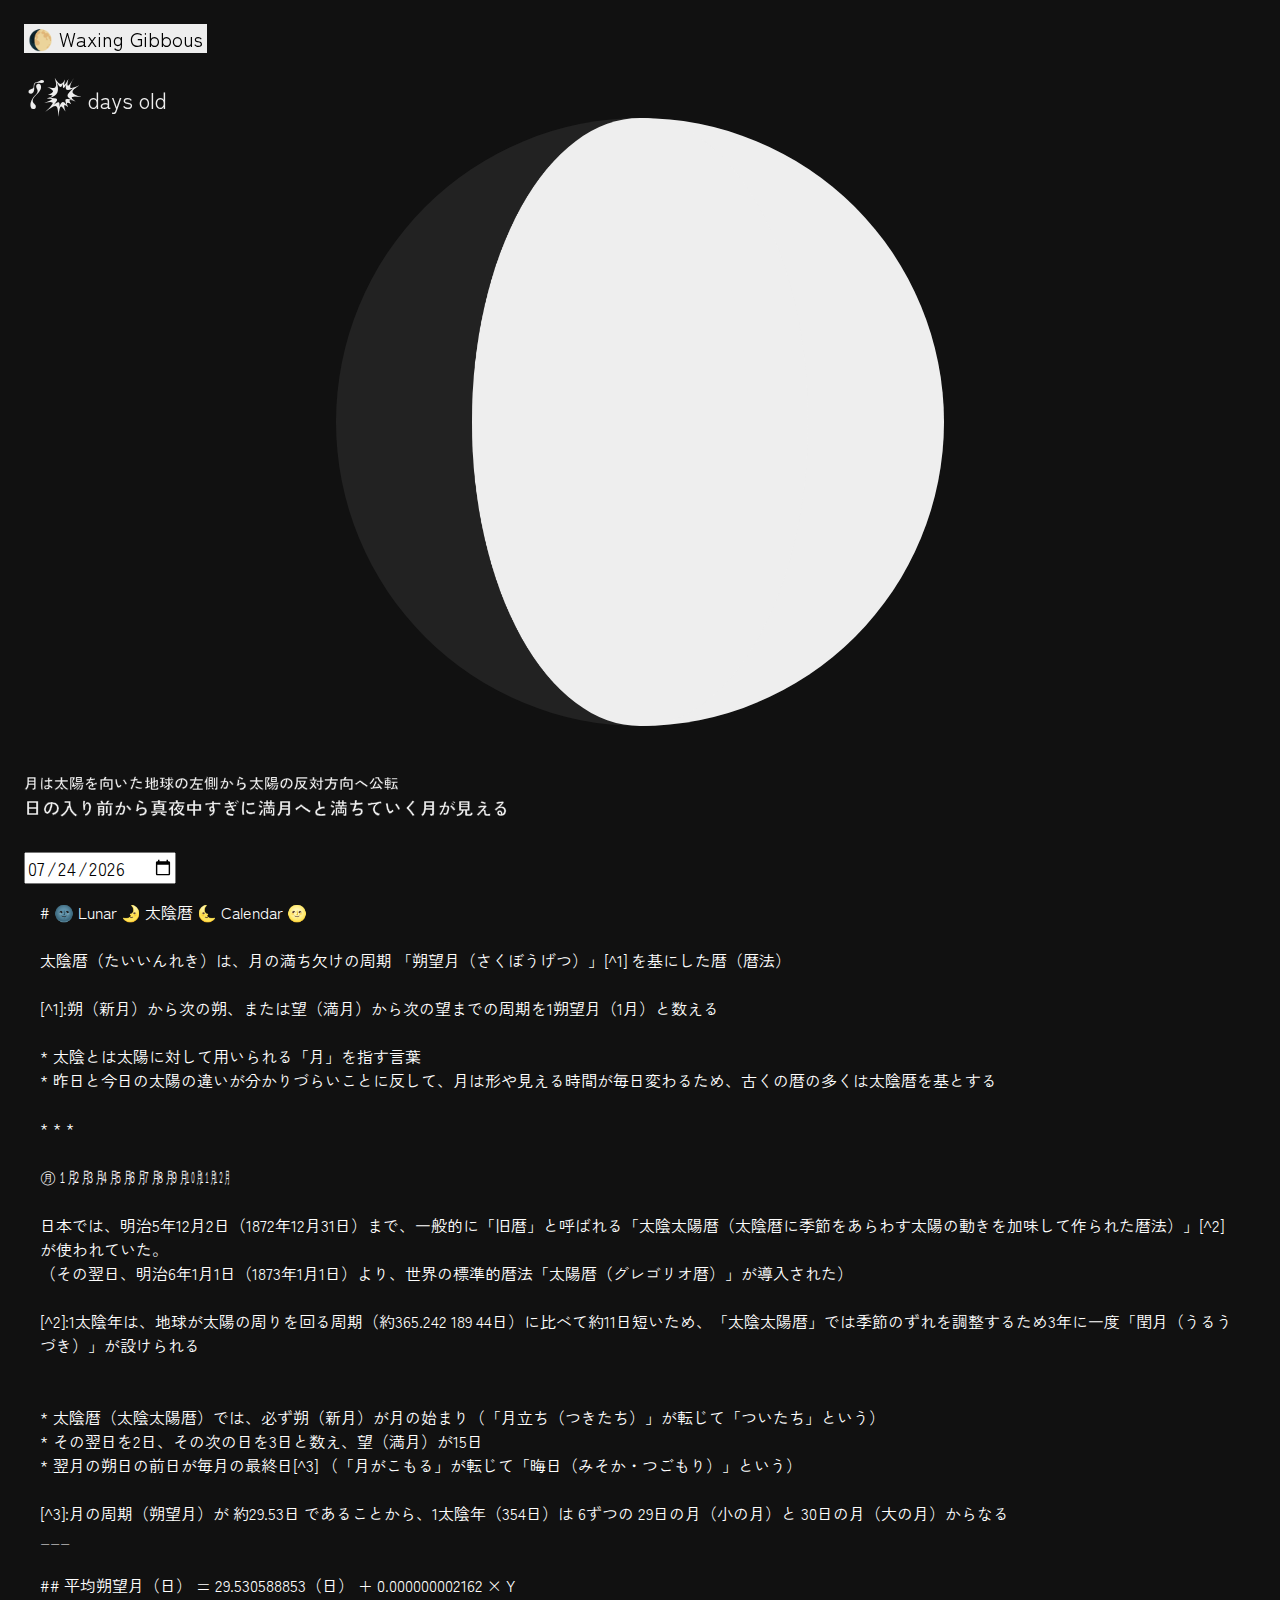
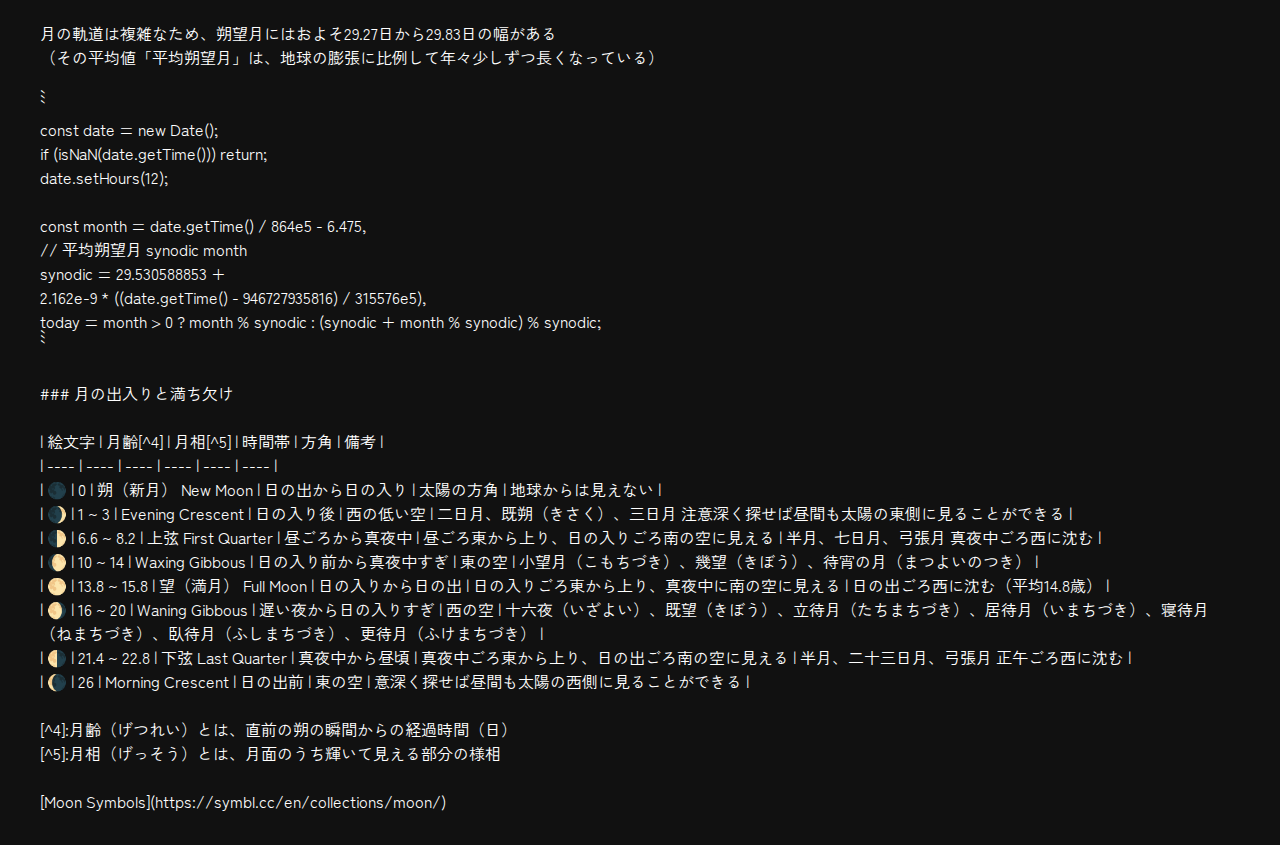
==== 29d12h44m3s/index.html @ 797e7d50 "org" ====
<!DOCTYPE html>
<html lang='ja'>

<head>
    <meta name="viewport" content="user-scalable=no,width=device-width,initial-scale=1">
    <meta charset='utf-8'>
    <link rel="icon" href="https://creative-community.space/ver/icon/favicon.png">
    <link rel="icon" href="https://creative-community.space/ver/icon/android.png" sizes="192x192">
    <link rel="apple-touch-icon-precomposed" href="https://creative-community.space/ver/icon/ios.png" sizes="180x180">

    <title>🌚 月齢 🌛 Lunar Calendar 🌜 月相 🌝</title>
    <meta name="description" content="29.530588853（日） + 0.000000002162 × Y" />

    <link rel="stylesheet" href="https://creative-community.space/ver/css/menu.css?v=1" />
    <script src="https://creative-community.space/ver/js/menu.js"></script>
    <script type="text/javascript">
        menuJSON('../index.json')
    </script>

    <link rel="preconnect" href="https://fonts.googleapis.com">
    <link rel="preconnect" href="https://fonts.gstatic.com" crossorigin>
    <link href="https://fonts.googleapis.com/css2?family=Zen+Kaku+Gothic+New&display=swap" rel="stylesheet">

    <link rel="stylesheet" href="../css/index.css?v=1">
    <link rel="stylesheet" href="../css/style.css?v=1">

    <script src="../js/phase.js?v=1"></script>
    <script src="../js/lunar.js?v=1"></script>

    <style>
        footer {
            padding: 1rem;
            margin: 0;
        }

        #readme {
            padding-top: 1rem;
        }
    </style>
</head>

<body>
    <header id="menu" hidden>
        <button type="button"><b></b></button>
        <menu id="contents">
            <a href="/" target="_parent">
                <p>creative-community.space</p>
                <u>Index</u>
            </a>
        </menu>
    </header>

    <main>
        <article id="phase">
            <h1>
                <u>29.530588853（日）</u><br />
                <time>+ 0.000000002162 × Y</time>
            </h1>
            <h2 id="earth">
                🌚 月齢 🌛 Lunar Calendar 🌜 月相 🌝
            </h2>
        </article>
        <div id="moon">
            <canvas id="moon0"></canvas>
            <canvas id="moon1"></canvas>
            <canvas id="moon2"></canvas>
        </div>
    </main>
    <footer>
        <input type="date" id="date" onchange="createMoon(this.value)">
        <section id="readme"></section>
        <script>
            fetch('README.md')
                .then(response => response.text())
                .then(innerText => {
                    document.querySelector('#readme').innerText = innerText;
                }, false)
        </script>
    </footer>
</body>

</html>
---- css/index.css ----
body {
    background: #111;
}

#phase,
footer {
    color: #fff;
}

#phase h1 u {
    background: #fff;
    color: #111;
}

main {
    display: grid;
    place-content: center;
    overflow: hidden;
    height: 173.3vw;
    max-height: calc(100vh - 4.5rem);
}

main,
#moon {
    position: relative;
}

#phase,
canvas[id*='moon'] {
    position: absolute;
    top: 0;
    left: 0;
}

#phase h1 time {
    font-size: 200%;
}

#phase h1 {
    font-size: 125%;
}

#phase h2,
input[type="date"] {
    font-size: 111%;
}

#phase h1 time.days::after {
    font-size: 55%;
}

#phase h1,
input[type="date"] {
    font-family: inherit;
    font-weight: 400;
}

#phase {
    display: flex;
    flex-flow: column;
    justify-content: space-between;
    width: 100%;
    height: 100%;
    z-index: 10;
    mix-blend-mode: difference;
}

#phase h1,
#phase h2 {
    padding: 1rem;
    margin: 0;
}

#phase h2 {
    -webkit-text-stroke: 0.025rem #111;
    text-stroke: 0.025rem #111;
}

#phase u {
    display: inline-block;
    text-decoration: none;
    padding: 0 0.25rem;
    margin-bottom: 1rem;
}

#phase time {
    word-break: break-all;
    line-height: 150%;
}

#phase h1 time.days::after {
    content: " days old";
}
---- css/style.css ----
footer nav {
    display: flex;
    justify-content: space-between;
    position: relative;
}

#calendar {
    padding: 0.5rem 1rem;
    margin: 0.5rem 0 0;
    gap: 1rem;
    overflow: auto;
    place-items: flex-end;
    width: 100%;
}

#emoji,
#to {
    padding: 2rem 0.75rem 0.5rem;
    margin: 0;
    gap: 0.5rem;
    flex-wrap: wrap;
}

@media (orientation: portrait) {

    #emoji label,
    #to label {
        flex: 1 calc(90%/3);
        text-align: center;
    }
}


main code,
footer nav::before,
footer nav::after {
    position: absolute;
}

main code {
    cursor: help;
    transform: translate(-50%, -50%);
    z-index: 10;
}

footer nav::before {
    position: absolute;
    top: 0.5rem;
    right: 1rem;
    line-height: 75%;
    padding: 0.25rem 0;
}

footer nav::after {
    top: 0.5rem;
    left: 1rem;
}

footer nav input[type="radio"] {
    display: none;
}

footer aside {
    position: relative;
}

footer nav input[type="radio"]:checked+label {
    background-color: #eee;
    border-radius: 0.5rem;
    color: #111;
    text-shadow: 0.1rem 0.1rem #777;
}

@font-face {
    font-family: "Saint";
    src: url("Saint.ttf") format("truetype");
}

#phase u,
#phase h2,
#phase h1 time.days::after,
footer {
    font-family: "Zen Kaku Gothic New", sans-serif;
    font-style: normal;
}

#phase time,
footer aside::after,
footer aside button,
footer nav::after,
footer details summary::after {
    font-family: "Saint", serif;
}

footer details summary::after,
footer nav::before,
footer nav::after,
footer aside::after {
    background: #fff;
    color: #111;
}

#emoji input[type="radio"]+label {
    font-size: 250%;
}

footer form button {
    font-size: 200%;
    font-weight: 400;
}

footer details summary::after,
footer aside button.today {
    font-size: 150%;
}

#to input[type="radio"]+label,
footer aside #calendar {
    font-size: 125%;
}

summary {
    font-size: 100%;
}

footer aside button {
    appearance: none;
    background: transparent;
    color: #eee;
    border: none;
    outline: none;
    font-size: 111%;
    margin: 0;
}

footer aside button,
#emoji input[type="radio"]+label,
#to input[type="radio"]+label {
    padding: 0.25rem;
}

footer aside button,
#emoji input[type="radio"]+label,
#to input[type="radio"]+label {
    border-radius: 0.25rem;
    transition: all 1s;
}

footer aside button:hover,
#emoji input[type="radio"]+label:hover,
#to input[type="radio"]+label:hover {
    cursor: pointer;
    color: #111;
    background: #eee;
}

footer details summary::after,
footer section {
    padding: 0.5rem 1rem;
    margin: 0;
}

footer aside::after {
    content: 'Your Emotions by Lunar Phase';
    position: absolute;
    top: -1rem;
    right: 0.5rem;
    z-index: 0;
}

footer details summary::after {
    content: "Submit your today's emotions by Emoji and Percentage";
    display: block;
}

#emoji::before {
    content: '感情';
}

#emoji::after {
    content: 'Emoji';
}

#to::before {
    content: '強さ';
}

#to::after {
    content: 'Percent';
}

footer form button {
    cursor: pointer;
    color: #111;
    background: #eee;
    border: none;
    outline: none;
    font-family: inherit;
    margin-top: 0.5rem;
    width: 100%;
}

#menu {
    mix-blend-mode: exclusion;
    filter: invert(1);
}

footer {
    transition: 1s opacity;
}

.open footer {
    opacity: 0;
}
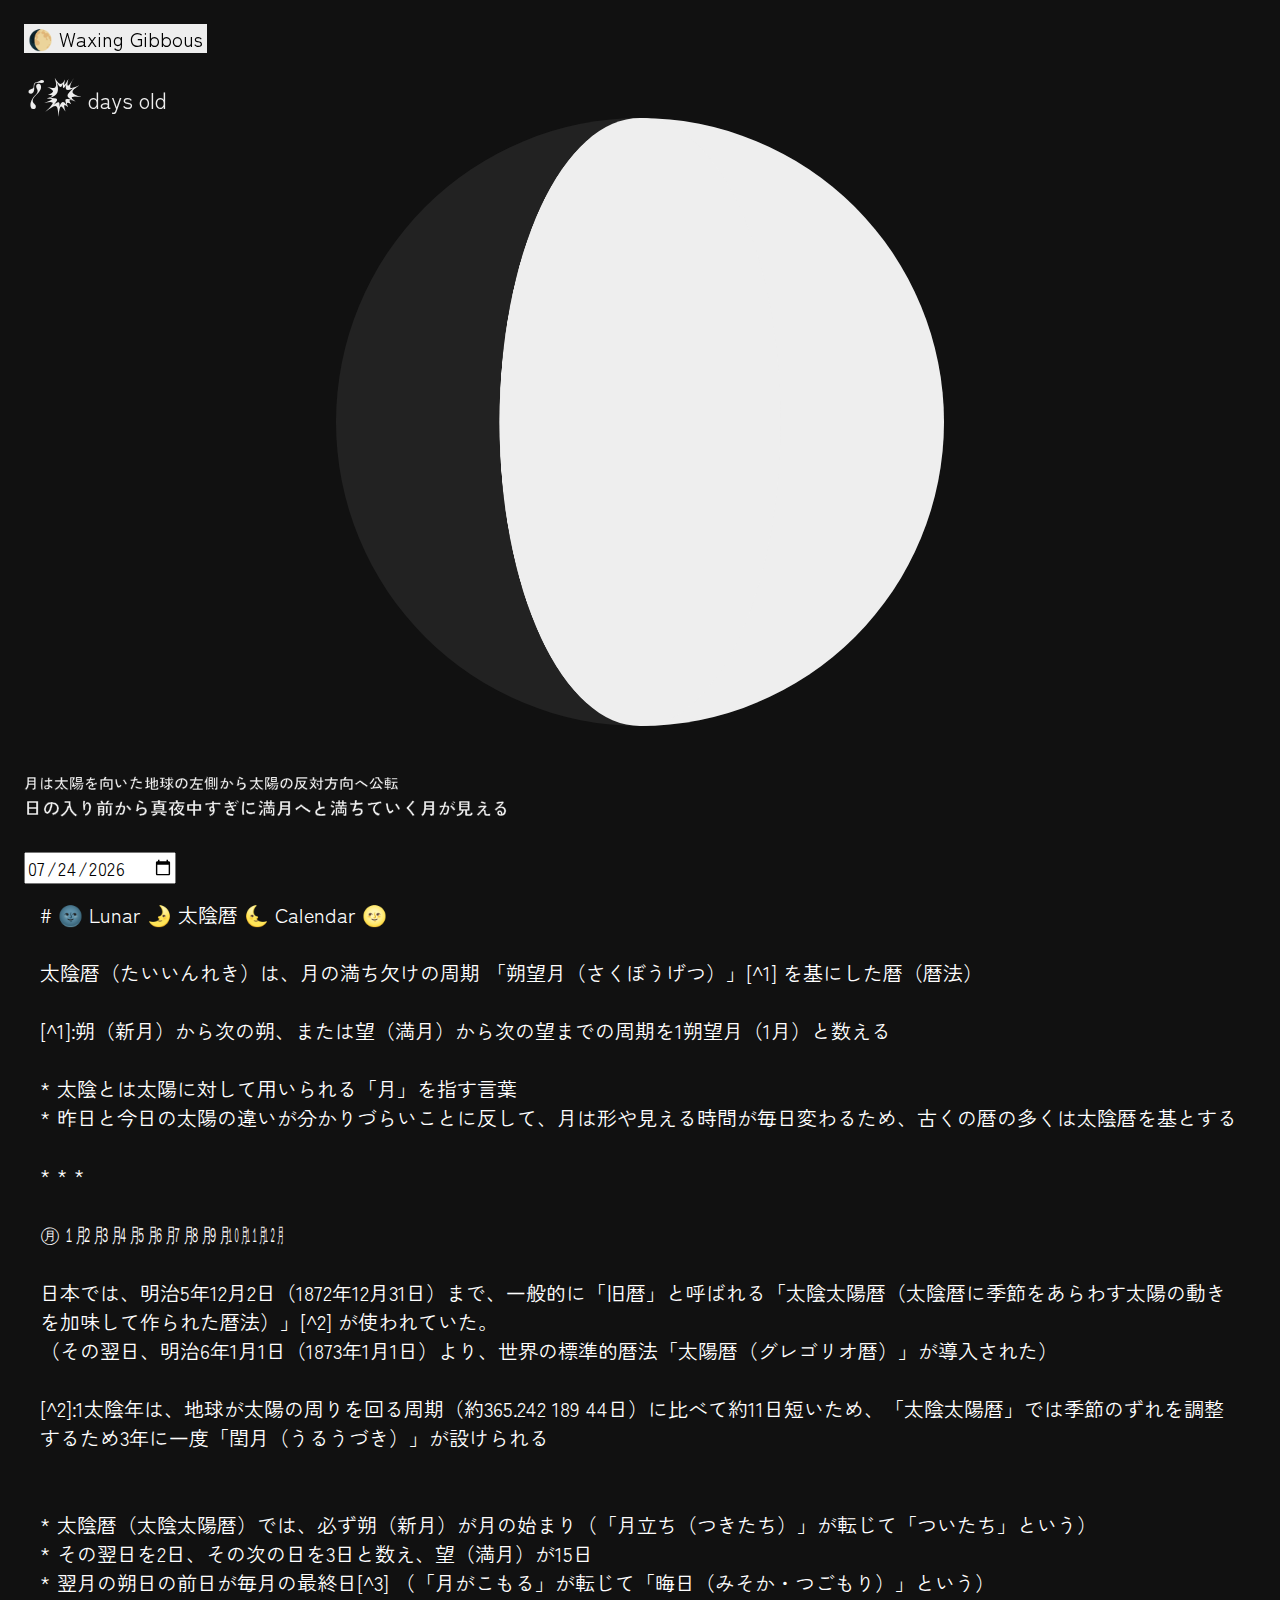
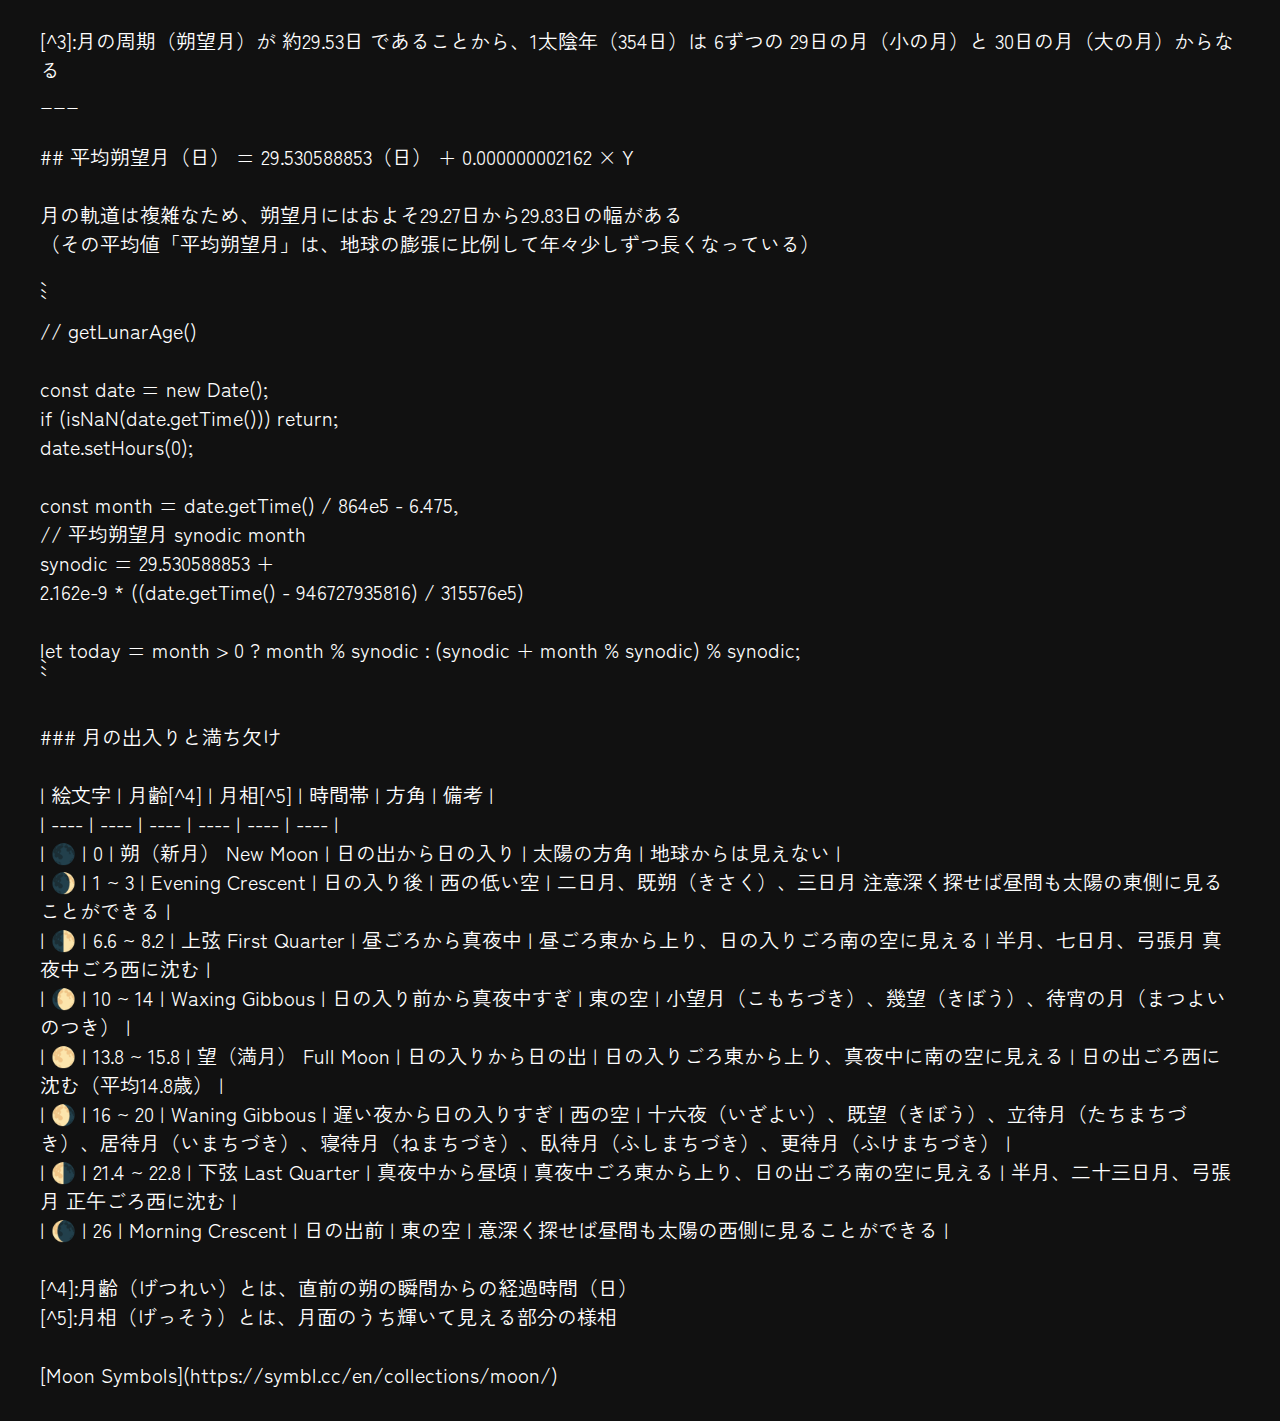
==== commit bedb2682: "org" ====
--- a/29d12h44m3s/index.html
+++ b/29d12h44m3s/index.html
@@ -24,8 +24,8 @@
     <link rel="stylesheet" href="../css/index.css?v=1">
     <link rel="stylesheet" href="../css/style.css?v=1">
 
-    <script src="../js/phase.js?v=1"></script>
-    <script src="../js/lunar.js?v=1"></script>
+    <script src="../js/phase.js?v=2"></script>
+    <script src="../js/lunar.js?v=2"></script>
 
     <style>
         footer {
@@ -67,7 +67,7 @@
         </div>
     </main>
     <footer>
-        <input type="date" id="date" onchange="createMoon(this.value)">
+        <input type="date" id="date" onchange="getLunarAge(this.value)">
         <section id="readme"></section>
         <script>
             fetch('README.md')
--- a/css/style.css
+++ b/css/style.css
@@ -115,7 +115,8 @@
 }
 
 #to input[type="radio"]+label,
-footer aside #calendar {
+footer aside #calendar,
+footer section {
     font-size: 125%;
 }
 
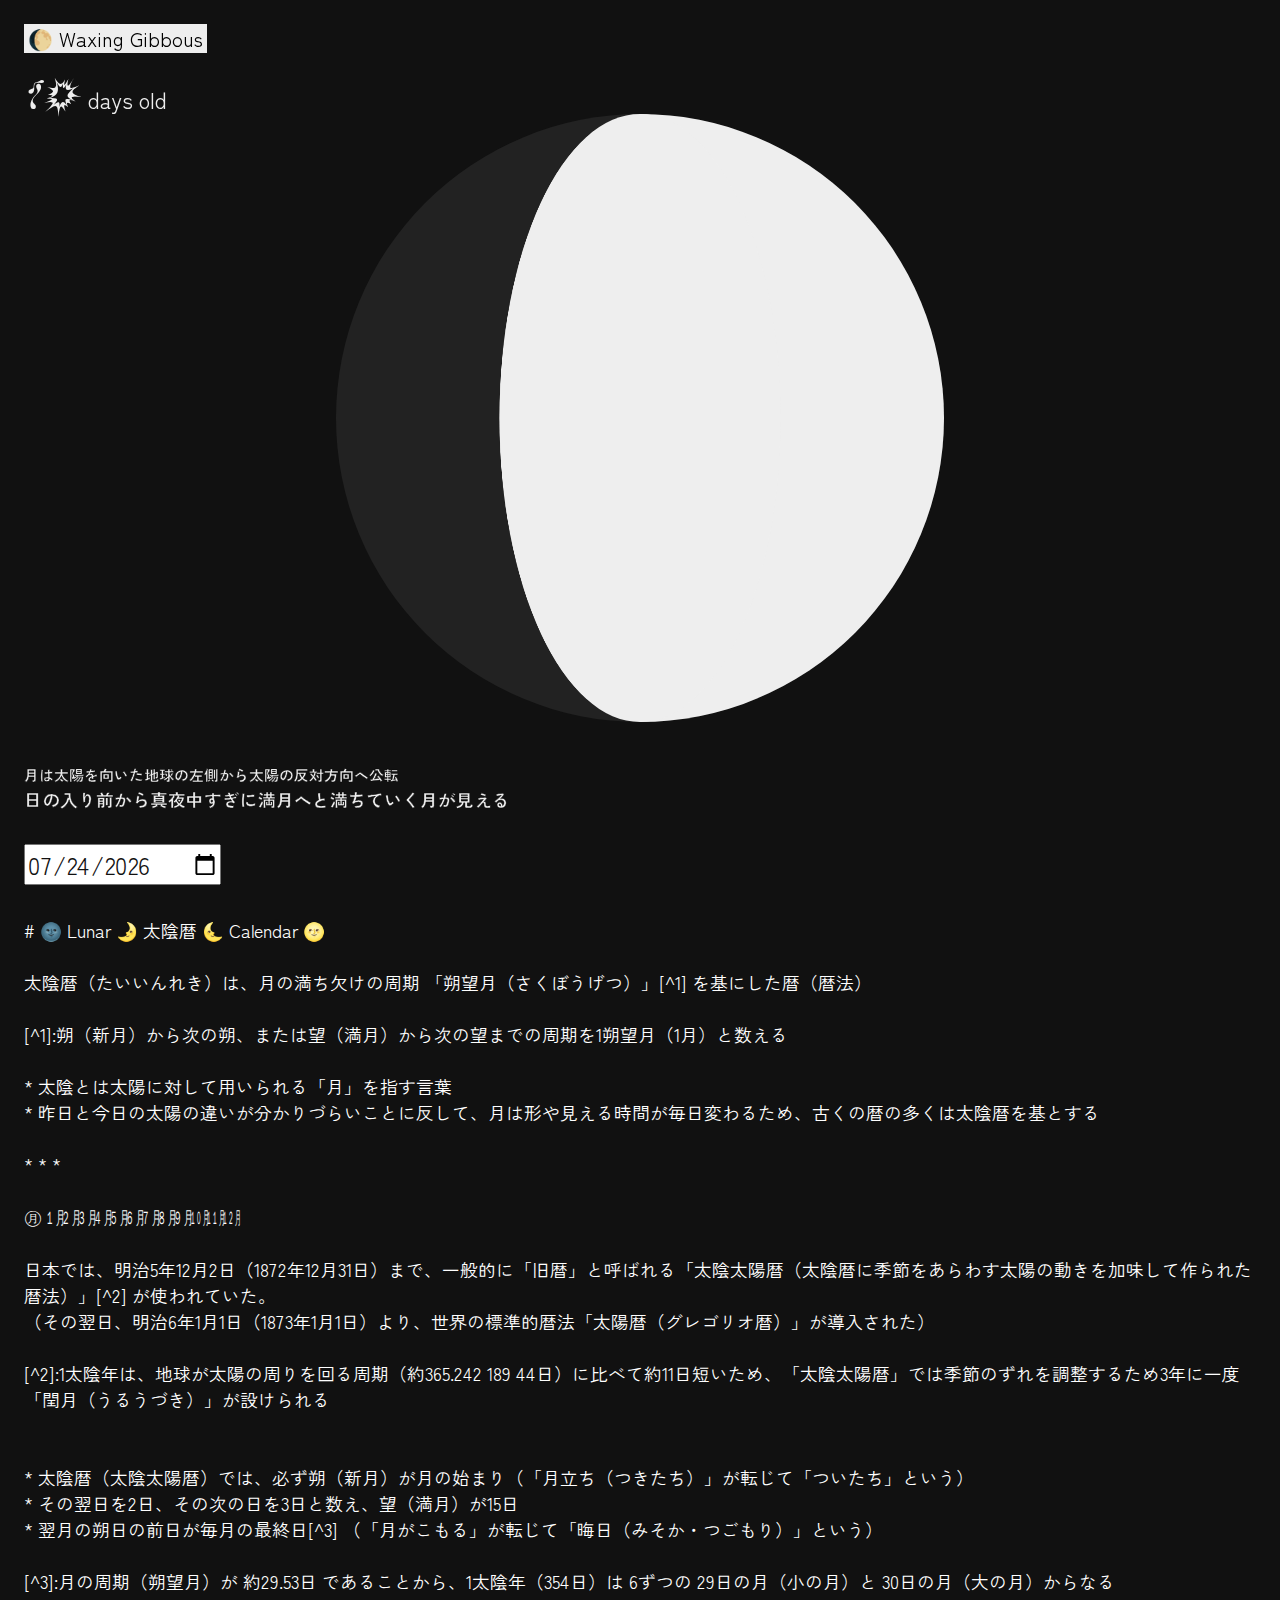
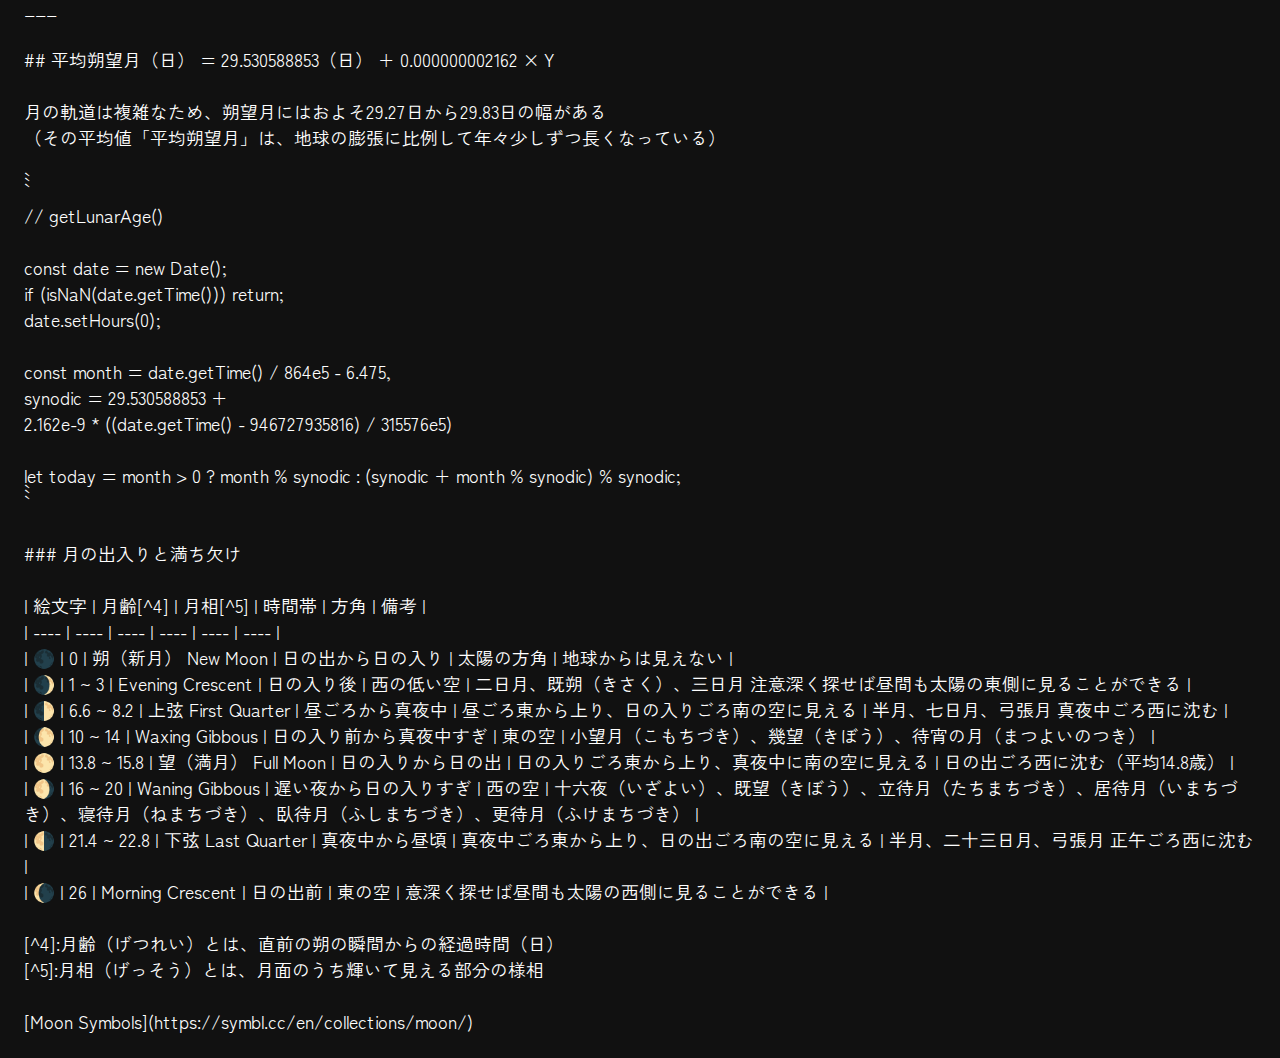
==== commit 55edfeb5: "org" ====
--- a/29d12h44m3s/index.html
+++ b/29d12h44m3s/index.html
@@ -21,20 +21,17 @@
     <link rel="preconnect" href="https://fonts.gstatic.com" crossorigin>
     <link href="https://fonts.googleapis.com/css2?family=Zen+Kaku+Gothic+New&display=swap" rel="stylesheet">
 
-    <link rel="stylesheet" href="../css/index.css?v=1">
-    <link rel="stylesheet" href="../css/style.css?v=1">
+    <link rel="stylesheet" href="../css/index.css?v=2">
+    <link rel="stylesheet" href="../css/style.css?v=2">
 
-    <script src="../js/phase.js?v=2"></script>
-    <script src="../js/lunar.js?v=2"></script>
+    <script src="../js/phase.js?v=1"></script>
+    <script src="../js/lunar.js?v=3"></script>
 
     <style>
-        footer {
-            padding: 1rem;
-            margin: 0;
-        }
-
-        #readme {
-            padding-top: 1rem;
+        #date {
+            font-size: 150%;
+            color: #111;
+            margin: 1rem;
         }
     </style>
 </head>
--- a/css/index.css
+++ b/css/index.css
@@ -16,8 +16,8 @@
     display: grid;
     place-content: center;
     overflow: hidden;
-    height: 173.3vw;
-    max-height: calc(100vh - 4.5rem);
+    height: 170vw;
+    max-height: calc(100vh - 5rem);
 }
 
 main,
--- a/css/style.css
+++ b/css/style.css
@@ -6,7 +6,7 @@
 
 #calendar {
     padding: 0.5rem 1rem;
-    margin: 0.5rem 0 0;
+    margin: 1rem 0 0;
     gap: 1rem;
     overflow: auto;
     place-items: flex-end;
@@ -30,7 +30,6 @@
     }
 }
 
-
 main code,
 footer nav::before,
 footer nav::after {
@@ -85,7 +84,7 @@
 }
 
 #phase time,
-footer aside::after,
+footer aside::before,
 footer aside button,
 footer nav::after,
 footer details summary::after {
@@ -95,7 +94,7 @@
 footer details summary::after,
 footer nav::before,
 footer nav::after,
-footer aside::after {
+footer aside::before {
     background: #fff;
     color: #111;
 }
@@ -115,9 +114,12 @@
 }
 
 #to input[type="radio"]+label,
-footer aside #calendar,
+footer aside #calendar {
+    font-size: 125%;
+}
+
 footer section {
-    font-size: 125%;
+    font-size: 111%;
 }
 
 summary {
@@ -155,17 +157,23 @@
     background: #eee;
 }
 
-footer details summary::after,
+footer details summary::after {
+    padding: 0.5rem 1rem;
+}
+
 footer section {
-    padding: 0.5rem 1rem;
-    margin: 0;
-}
-
-footer aside::after {
+    padding: 1rem;
+}
+
+footer aside::before {
     content: 'Your Emotions by Lunar Phase';
     position: absolute;
     top: -1rem;
-    right: 0.5rem;
+    left: 0;
+    right: 0;
+    padding: 0.25rem 0 0;
+    text-align: center;
+    width: 100%;
     z-index: 0;
 }
 
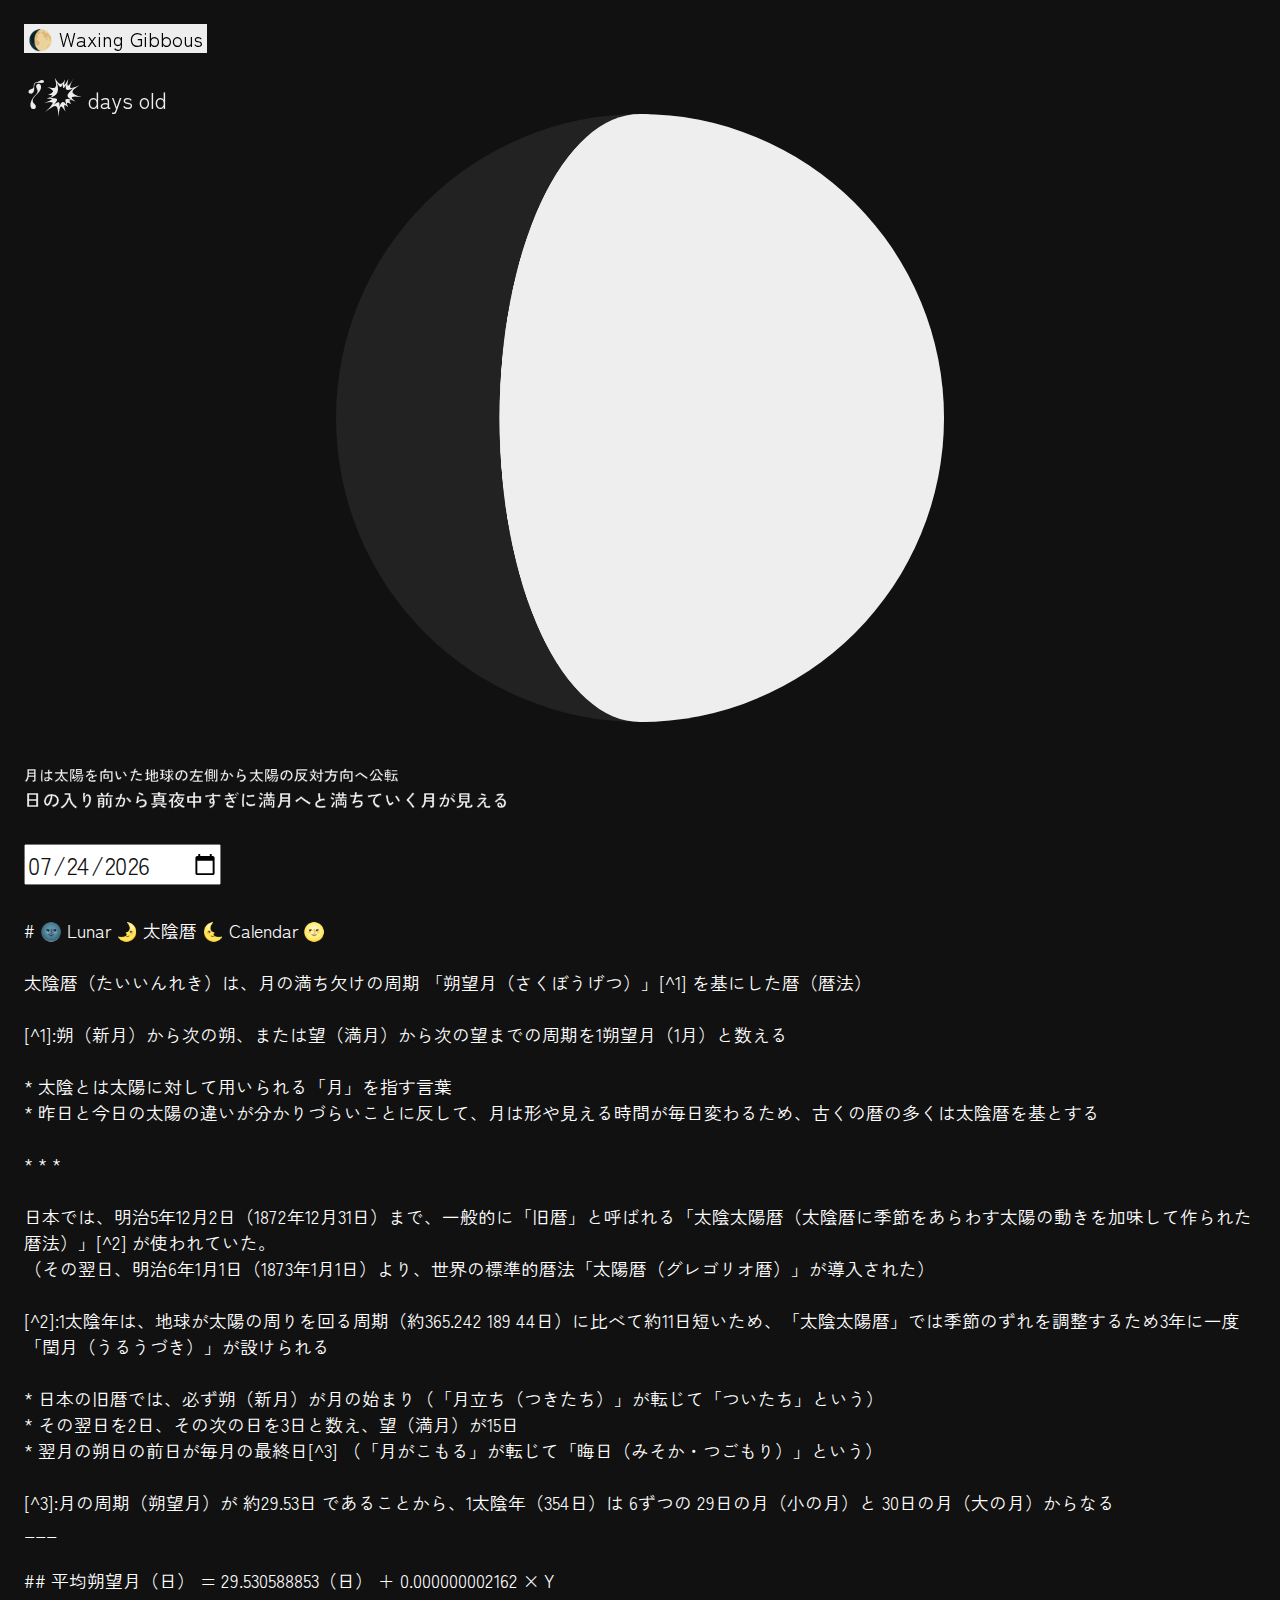
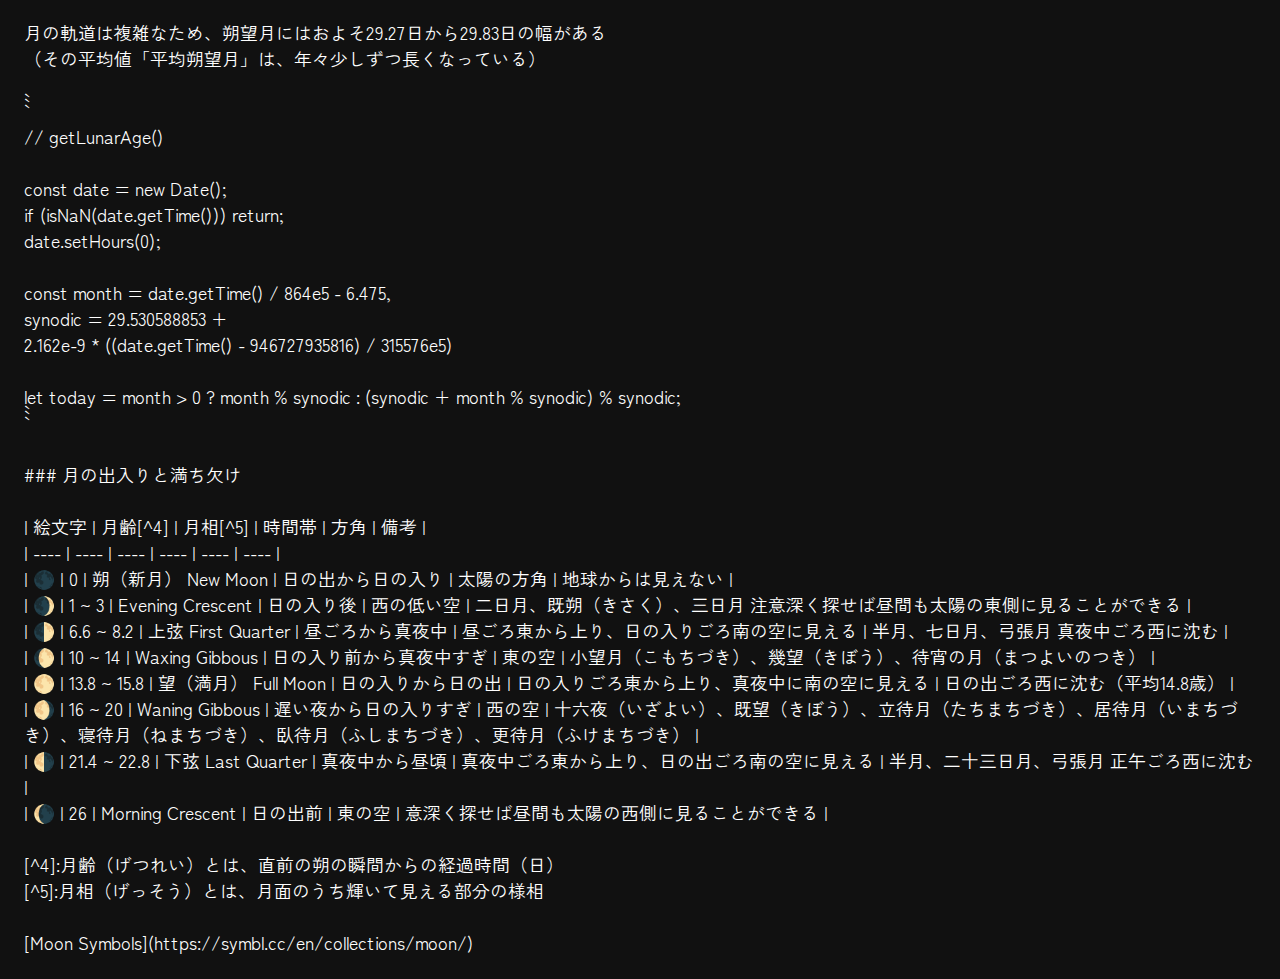
==== commit e43d245a: "org" ====
--- a/29d12h44m3s/index.html
+++ b/29d12h44m3s/index.html
@@ -7,8 +7,18 @@
     <link rel="icon" href="https://creative-community.space/ver/icon/favicon.png">
     <link rel="icon" href="https://creative-community.space/ver/icon/android.png" sizes="192x192">
     <link rel="apple-touch-icon-precomposed" href="https://creative-community.space/ver/icon/ios.png" sizes="180x180">
+    <!--meta-->
+    <meta content="website" property="og:type">
+    <title>🌚 月齢 🌛 Lunar Calendar 🌜 月相 🌝</title>
+    <meta content="🌚 月齢 🌛 Lunar Calendar 🌜 月相 🌝" property="og:title">
+    <meta content="29.530588853（日） + 0.000000002162 × Y" name="description">
+    <meta content="29.530588853（日） + 0.000000002162 × Y" name="og:description">
+    <meta content="summary_large_image" name="twitter:card">
+    <meta content="https://creative-community.space/org/29d12h44m3s/" property="og:url">
+    <meta content="https://creative-community.space/org/card.png" property="og:image">
+    <meta content="https://creative-community.space/org/card.png" name="twitter:image:src">
 
-    <title>🌚 月齢 🌛 Lunar Calendar 🌜 月相 🌝</title>
+    <title></title>
     <meta name="description" content="29.530588853（日） + 0.000000002162 × Y" />
 
     <link rel="stylesheet" href="https://creative-community.space/ver/css/menu.css?v=1" />
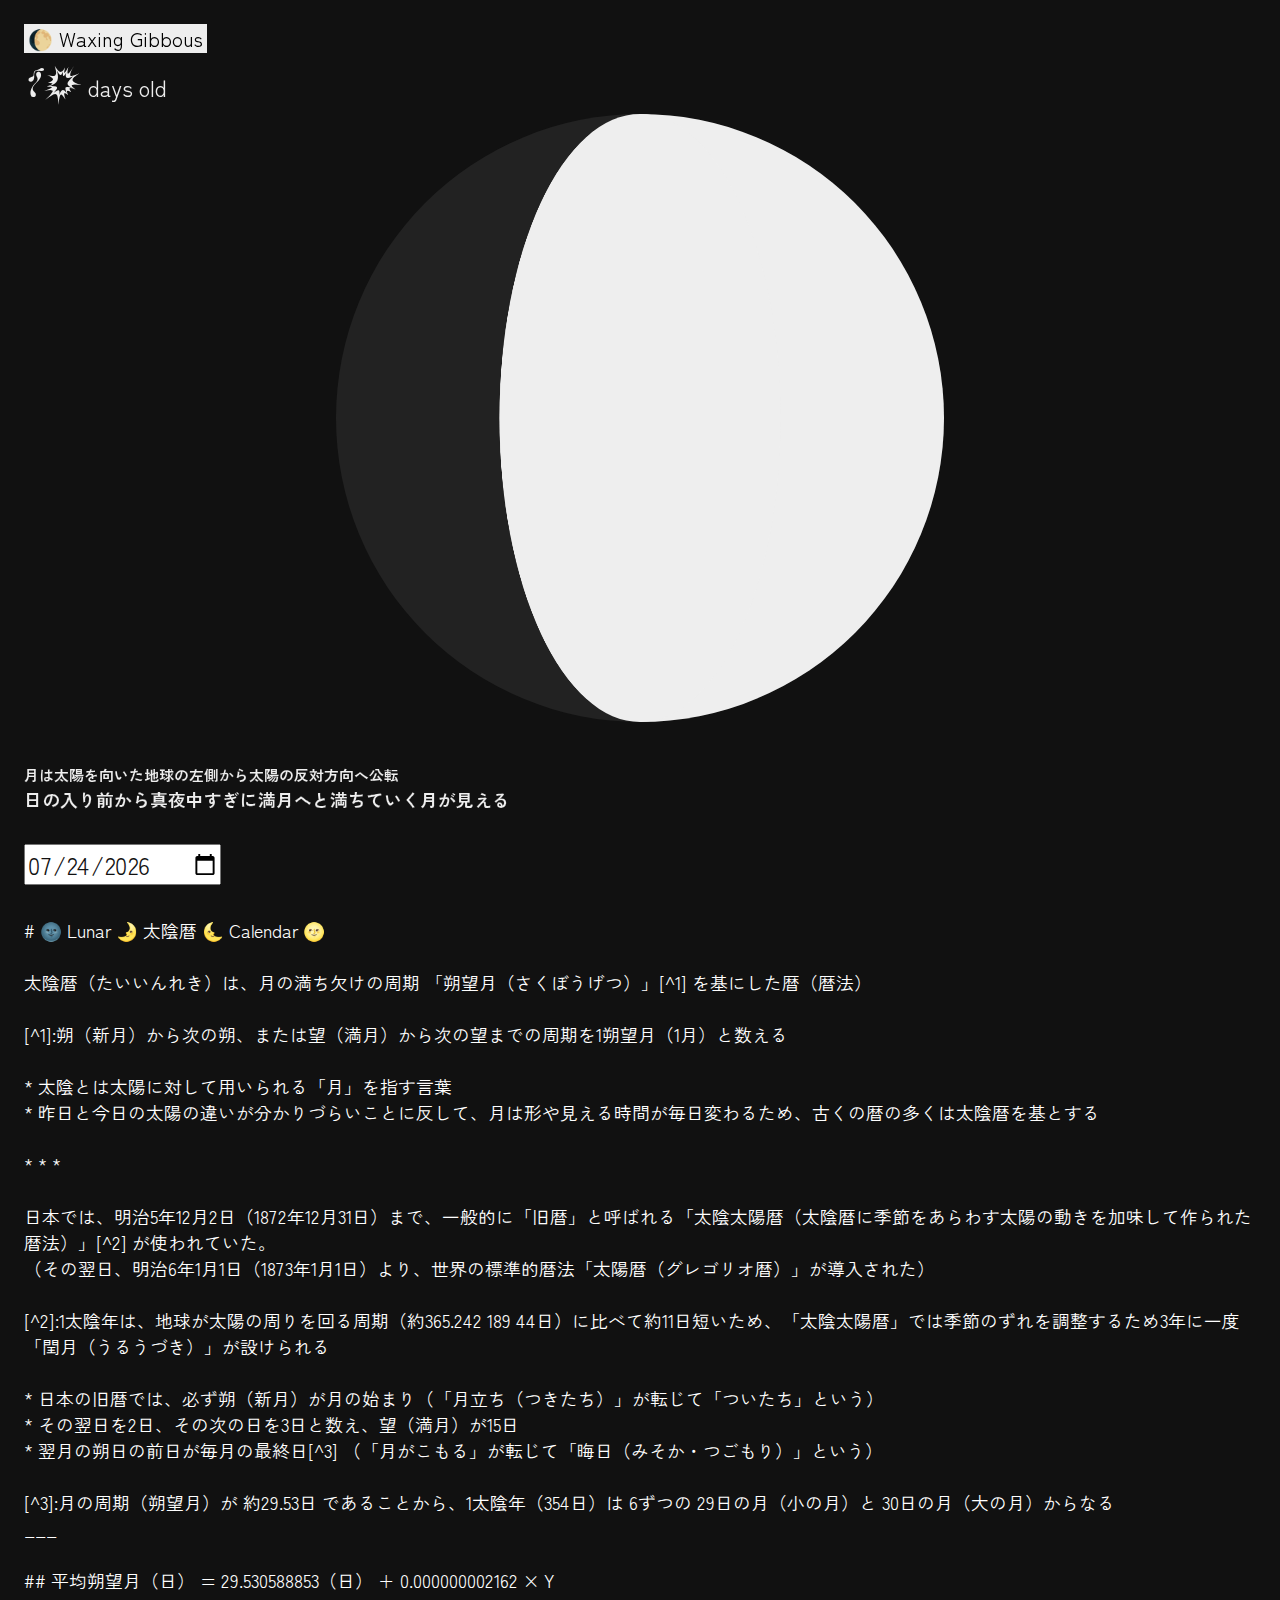
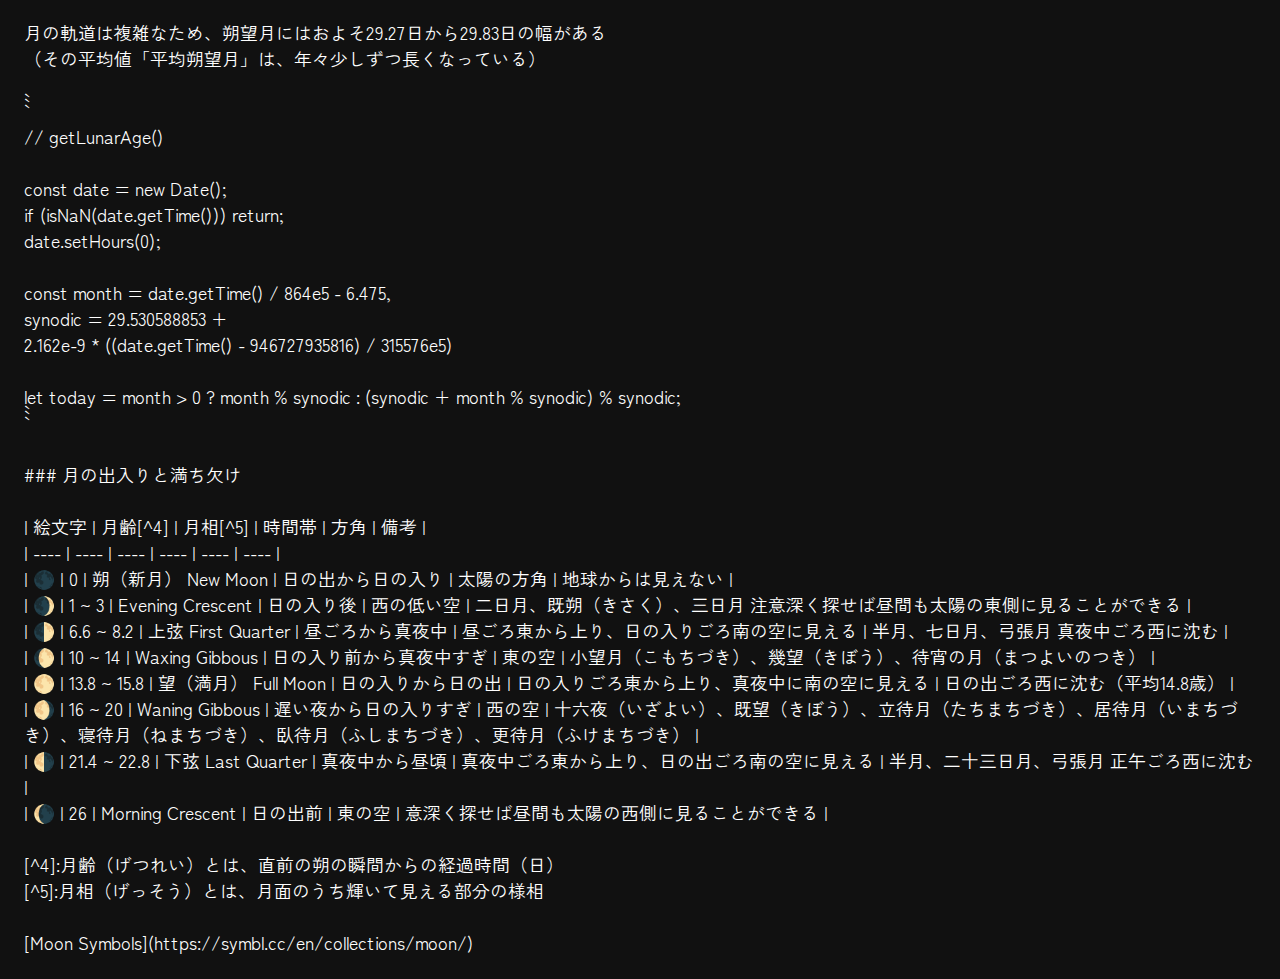
==== commit 02c459b2: "moon" ====
--- a/29d12h44m3s/index.html
+++ b/29d12h44m3s/index.html
@@ -17,9 +17,6 @@
     <meta content="https://creative-community.space/org/29d12h44m3s/" property="og:url">
     <meta content="https://creative-community.space/org/card.png" property="og:image">
     <meta content="https://creative-community.space/org/card.png" name="twitter:image:src">
-
-    <title></title>
-    <meta name="description" content="29.530588853（日） + 0.000000002162 × Y" />
 
     <link rel="stylesheet" href="https://creative-community.space/ver/css/menu.css?v=1" />
     <script src="https://creative-community.space/ver/js/menu.js"></script>
--- a/css/index.css
+++ b/css/index.css
@@ -7,16 +7,17 @@
     color: #fff;
 }
 
-#phase h1 u {
+#phase u {
     background: #fff;
     color: #111;
+    font-weight: 400;
 }
 
 main {
     display: grid;
     place-content: center;
     overflow: hidden;
-    height: 170vw;
+    height: 120vw;
     max-height: calc(100vh - 5rem);
 }
 
@@ -72,15 +73,15 @@
 }
 
 #phase h2 {
-    -webkit-text-stroke: 0.025rem #111;
-    text-stroke: 0.025rem #111;
+    -webkit-text-stroke: 0.01rem #111;
+    text-stroke: 0.01rem #111;
 }
 
 #phase u {
     display: inline-block;
     text-decoration: none;
     padding: 0 0.25rem;
-    margin-bottom: 1rem;
+    margin-bottom: 0.25rem;
 }
 
 #phase time {
--- a/css/style.css
+++ b/css/style.css
@@ -113,8 +113,9 @@
     font-size: 150%;
 }
 
-#to input[type="radio"]+label,
-footer aside #calendar {
+#phase h2 i,
+footer aside #calendar,
+#to input[type="radio"]+label {
     font-size: 125%;
 }
 
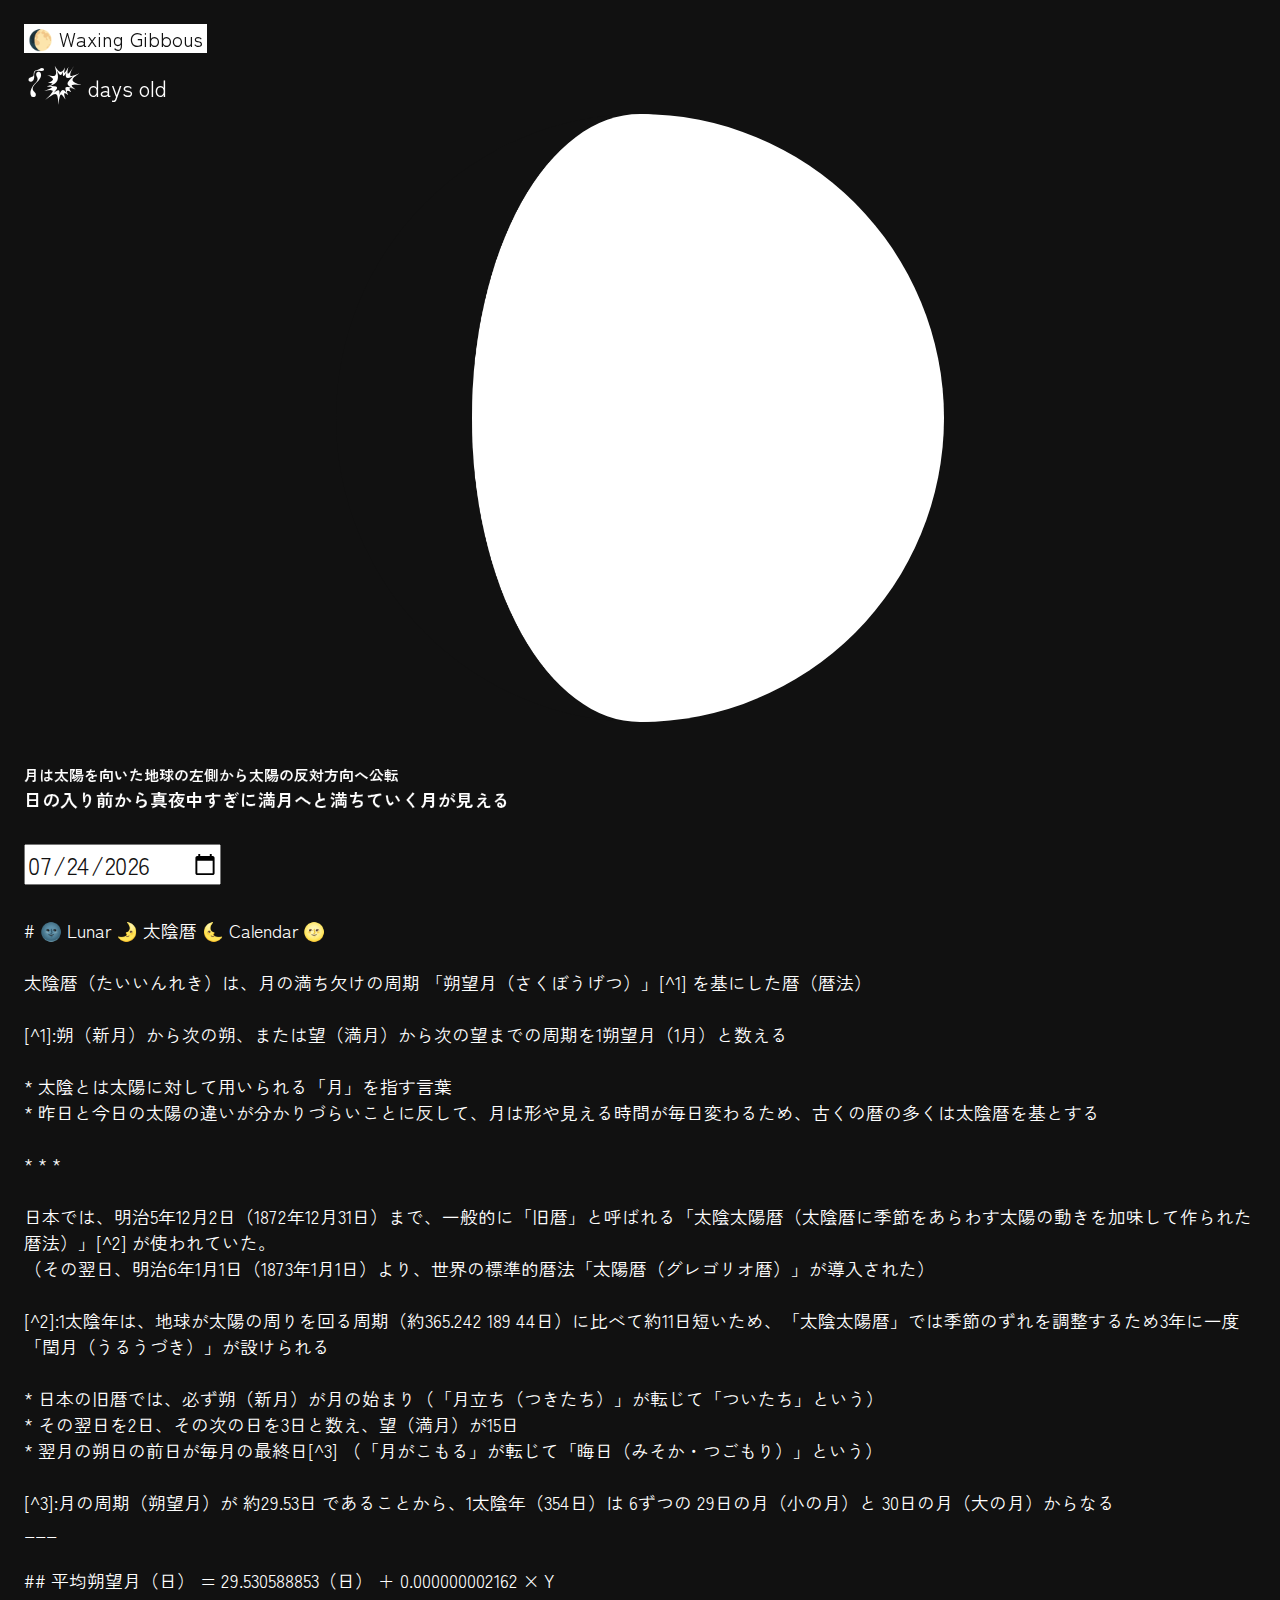
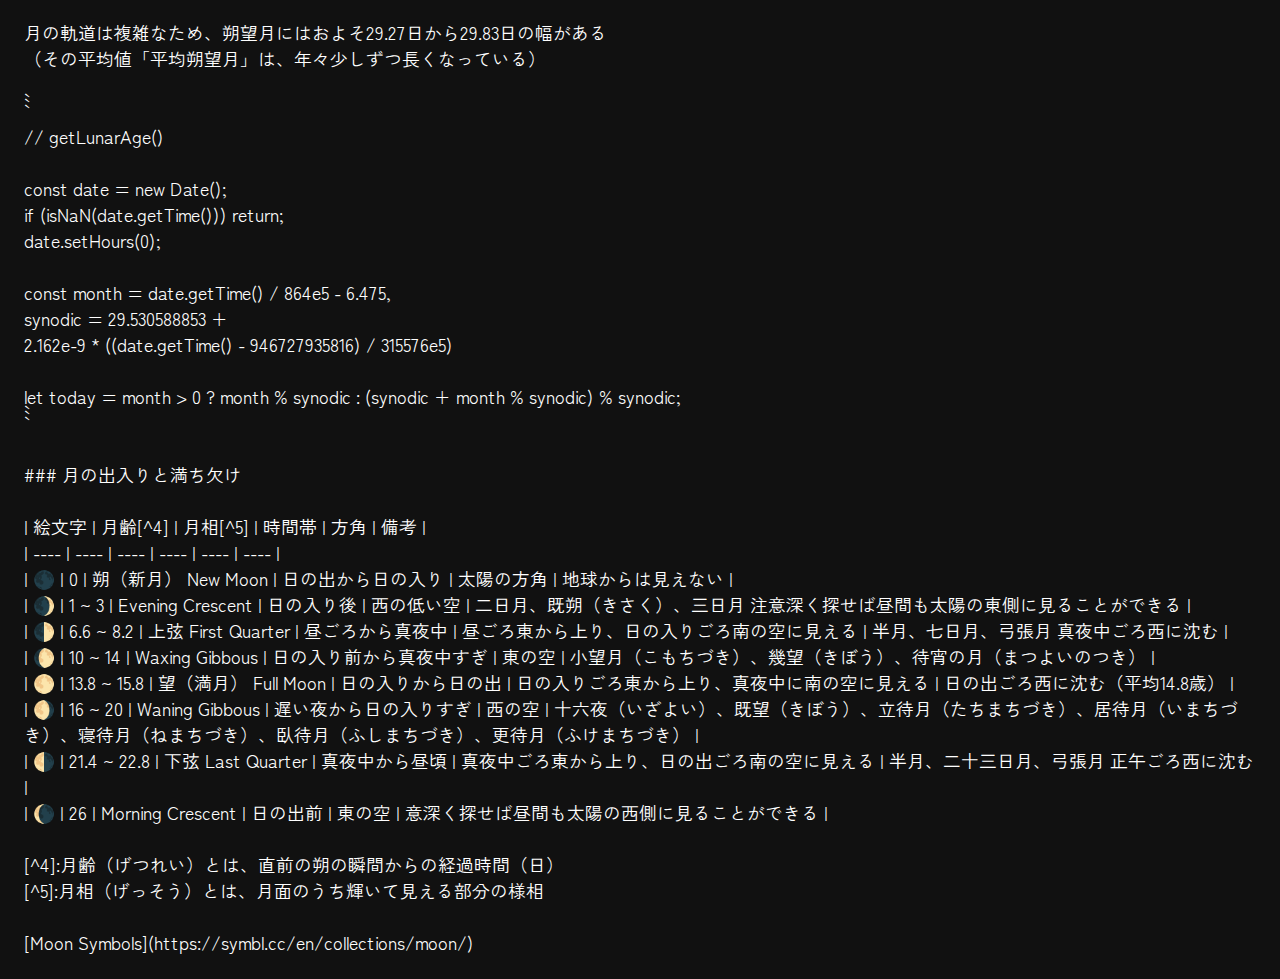
==== commit b0c674d8: "index" ====
--- a/29d12h44m3s/index.html
+++ b/29d12h44m3s/index.html
@@ -28,11 +28,11 @@
     <link rel="preconnect" href="https://fonts.gstatic.com" crossorigin>
     <link href="https://fonts.googleapis.com/css2?family=Zen+Kaku+Gothic+New&display=swap" rel="stylesheet">
 
-    <link rel="stylesheet" href="../css/index.css?v=2">
-    <link rel="stylesheet" href="../css/style.css?v=2">
+    <link rel="stylesheet" href="../css/index.css?v=1.2">
+    <link rel="stylesheet" href="../css/style.css?v=1.2">
 
-    <script src="../js/phase.js?v=1"></script>
-    <script src="../js/lunar.js?v=3"></script>
+    <script src="../js/phase.js?v=1.2"></script>
+    <script src="../js/lunar.js?v=1.2"></script>
 
     <style>
         #date {
--- a/css/index.css
+++ b/css/index.css
@@ -63,7 +63,6 @@
     width: 100%;
     height: 100%;
     z-index: 10;
-    mix-blend-mode: difference;
 }
 
 #phase h1,
--- a/css/style.css
+++ b/css/style.css
@@ -64,7 +64,7 @@
 }
 
 footer nav input[type="radio"]:checked+label {
-    background-color: #eee;
+    background-color: #fff;
     border-radius: 0.5rem;
     color: #111;
     text-shadow: 0.1rem 0.1rem #777;
@@ -84,10 +84,12 @@
 }
 
 #phase time,
+#earth i,
 footer aside::before,
 footer aside button,
 footer nav::after,
-footer details summary::after {
+footer details summary::after,
+footer form button {
     font-family: "Saint", serif;
 }
 
@@ -130,7 +132,7 @@
 footer aside button {
     appearance: none;
     background: transparent;
-    color: #eee;
+    color: #fff;
     border: none;
     outline: none;
     font-size: 111%;
@@ -155,7 +157,7 @@
 #to input[type="radio"]+label:hover {
     cursor: pointer;
     color: #111;
-    background: #eee;
+    background: #fff;
 }
 
 footer details summary::after {
@@ -202,10 +204,9 @@
 footer form button {
     cursor: pointer;
     color: #111;
-    background: #eee;
+    background: #fff;
     border: none;
     outline: none;
-    font-family: inherit;
     margin-top: 0.5rem;
     width: 100%;
 }
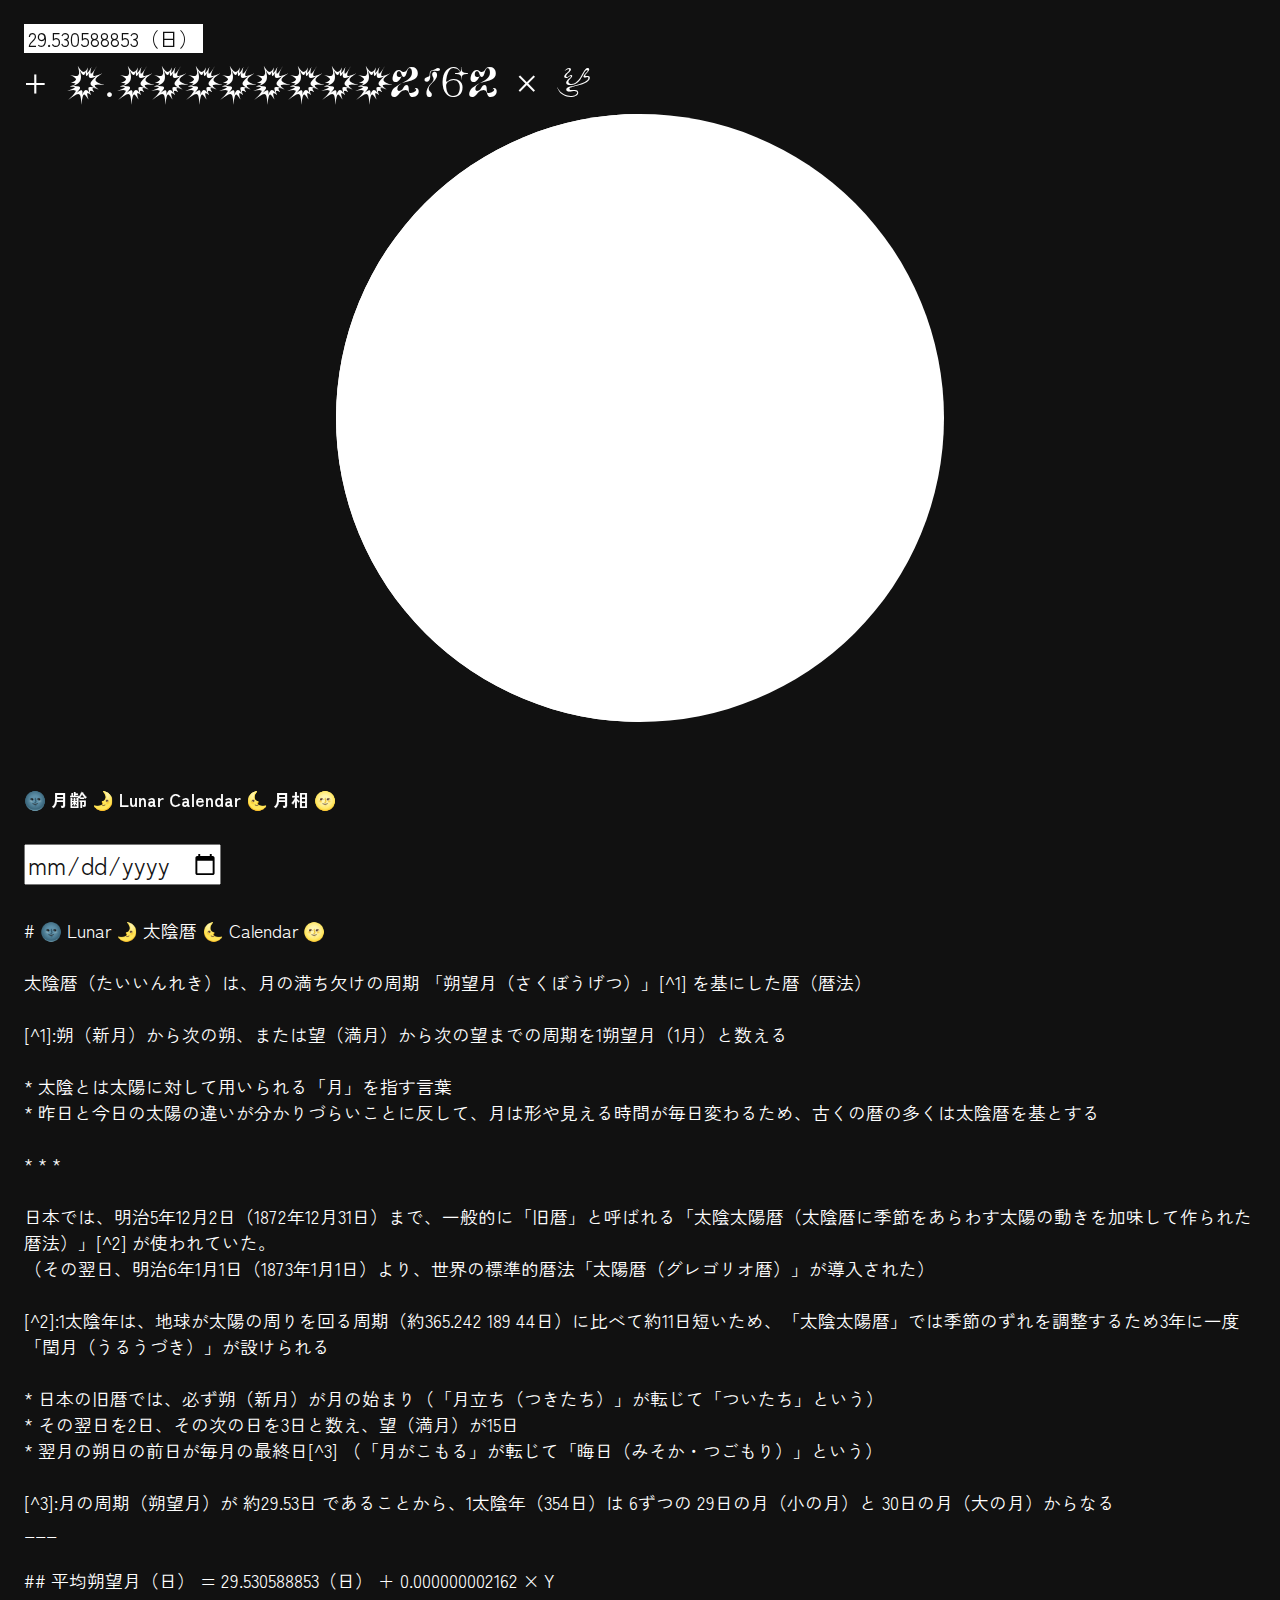
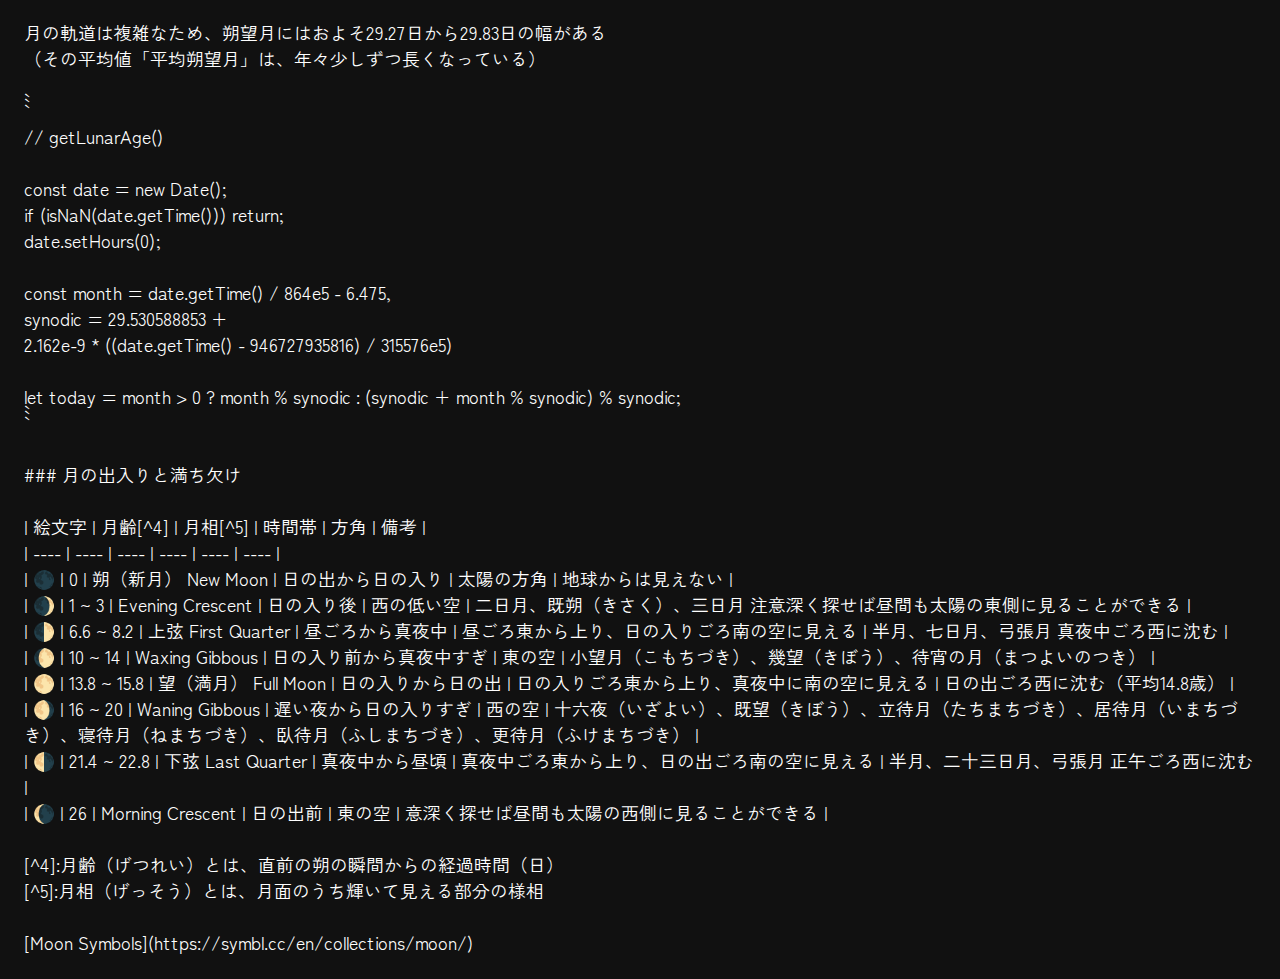
==== commit dd51602f: "index" ====
--- a/29d12h44m3s/index.html
+++ b/29d12h44m3s/index.html
@@ -4,9 +4,7 @@
 <head>
     <meta name="viewport" content="user-scalable=no,width=device-width,initial-scale=1">
     <meta charset='utf-8'>
-    <link rel="icon" href="https://creative-community.space/ver/icon/favicon.png">
-    <link rel="icon" href="https://creative-community.space/ver/icon/android.png" sizes="192x192">
-    <link rel="apple-touch-icon-precomposed" href="https://creative-community.space/ver/icon/ios.png" sizes="180x180">
+
     <!--meta-->
     <meta content="website" property="og:type">
     <title>🌚 月齢 🌛 Lunar Calendar 🌜 月相 🌝</title>
@@ -17,12 +15,23 @@
     <meta content="https://creative-community.space/org/29d12h44m3s/" property="og:url">
     <meta content="https://creative-community.space/org/card.png" property="og:image">
     <meta content="https://creative-community.space/org/card.png" name="twitter:image:src">
-
+    <link rel="icon" href="https://creative-community.space/ver/icon/favicon.png">
+    <link rel="icon" href="https://creative-community.space/ver/icon/android.png" sizes="192x192">
+    <link rel="apple-touch-icon-precomposed" href="https://creative-community.space/ver/icon/ios.png" sizes="180x180">
     <link rel="stylesheet" href="https://creative-community.space/ver/css/menu.css?v=1" />
     <script src="https://creative-community.space/ver/js/menu.js"></script>
+
     <script type="text/javascript">
         menuJSON('../index.json')
+
+        window.addEventListener("load", () => {
+            const inputDate = document.querySelector('#date')
+            inputDate.value = new Date().toLocaleDateString('sv')
+            getLunarAge(inputDate.value)
+        })
     </script>
+    <script src="../js/phase.js?v=1.2"></script>
+    <script src="../js/lunar.js?v=2.0"></script>
 
     <link rel="preconnect" href="https://fonts.googleapis.com">
     <link rel="preconnect" href="https://fonts.gstatic.com" crossorigin>
@@ -30,9 +39,6 @@
 
     <link rel="stylesheet" href="../css/index.css?v=1.2">
     <link rel="stylesheet" href="../css/style.css?v=1.2">
-
-    <script src="../js/phase.js?v=1.2"></script>
-    <script src="../js/lunar.js?v=1.2"></script>
 
     <style>
         #date {
--- a/css/index.css
+++ b/css/index.css
@@ -42,7 +42,9 @@
 }
 
 #phase h2,
-input[type="date"] {
+input[type="date"],
+input[type="number"],
+select {
     font-size: 111%;
 }
 
@@ -51,7 +53,9 @@
 }
 
 #phase h1,
-input[type="date"] {
+input[type="date"],
+input[type="number"],
+select {
     font-family: inherit;
     font-weight: 400;
 }
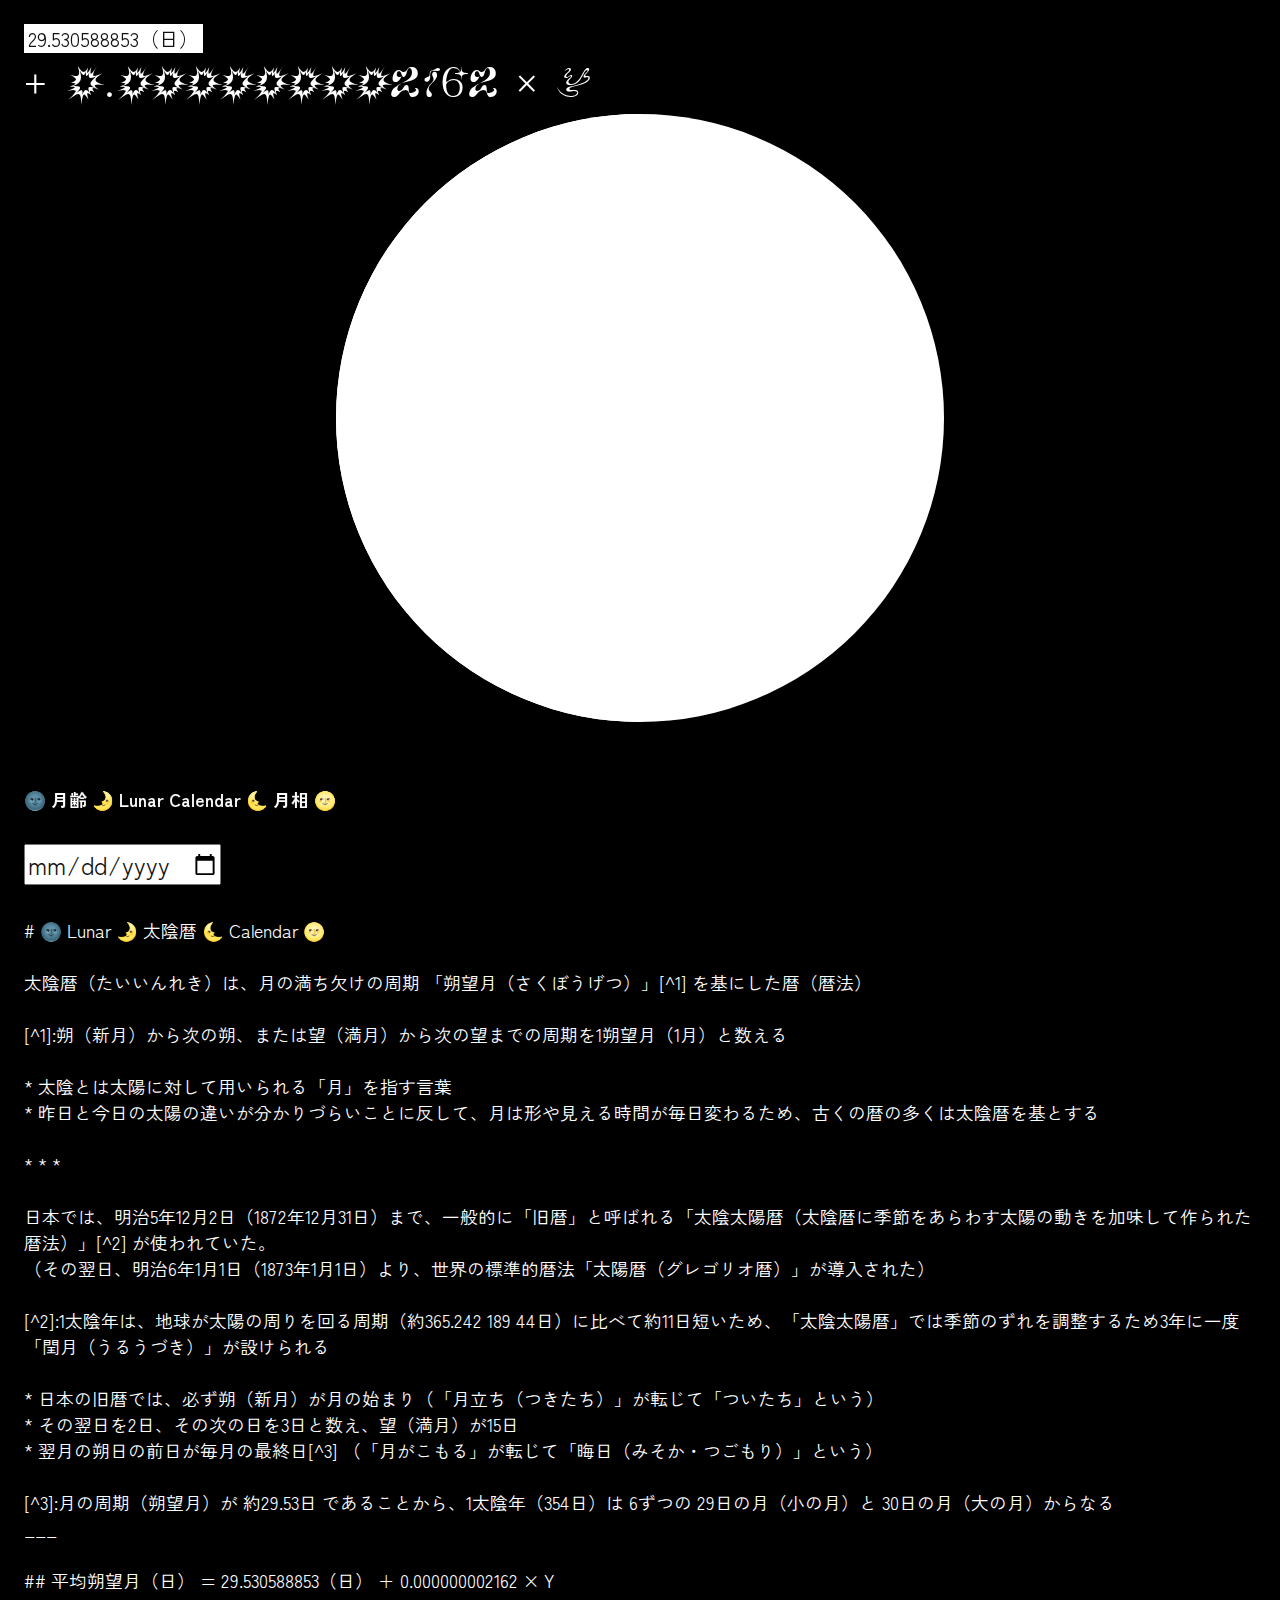
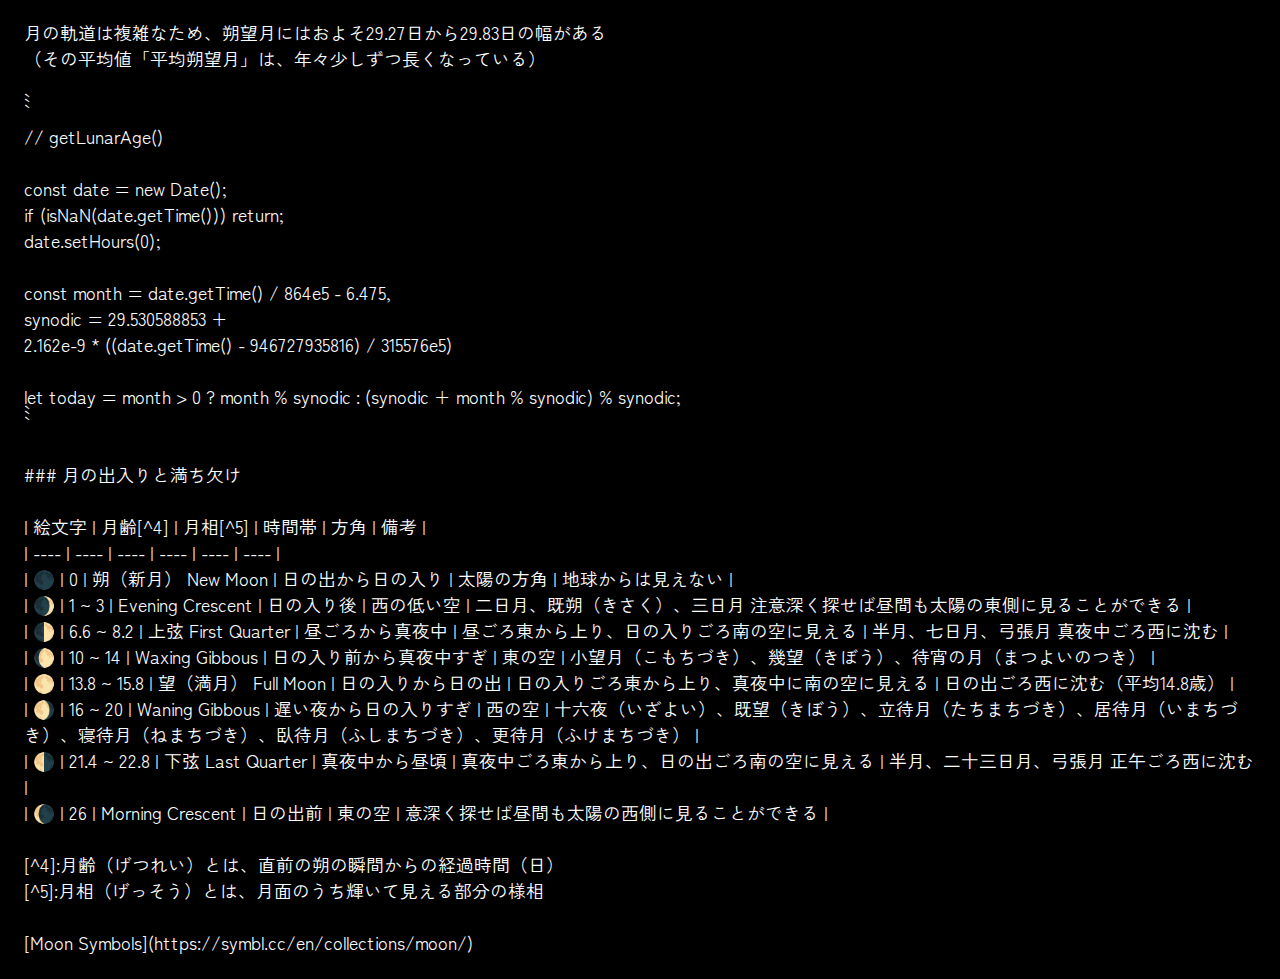
==== commit b5b340f0: "index" ====
--- a/29d12h44m3s/index.html
+++ b/29d12h44m3s/index.html
@@ -37,7 +37,7 @@
     <link rel="preconnect" href="https://fonts.gstatic.com" crossorigin>
     <link href="https://fonts.googleapis.com/css2?family=Zen+Kaku+Gothic+New&display=swap" rel="stylesheet">
 
-    <link rel="stylesheet" href="../css/index.css?v=1.2">
+    <link rel="stylesheet" href="../css/index.css?v=1.23">
     <link rel="stylesheet" href="../css/style.css?v=1.2">
 
     <style>
--- a/css/index.css
+++ b/css/index.css
@@ -1,5 +1,5 @@
 body {
-    background: #111;
+    background: #000;
 }
 
 #phase,
@@ -60,6 +60,10 @@
     font-weight: 400;
 }
 
+select {
+    color: #000;
+}
+
 #phase {
     display: flex;
     flex-flow: column;
